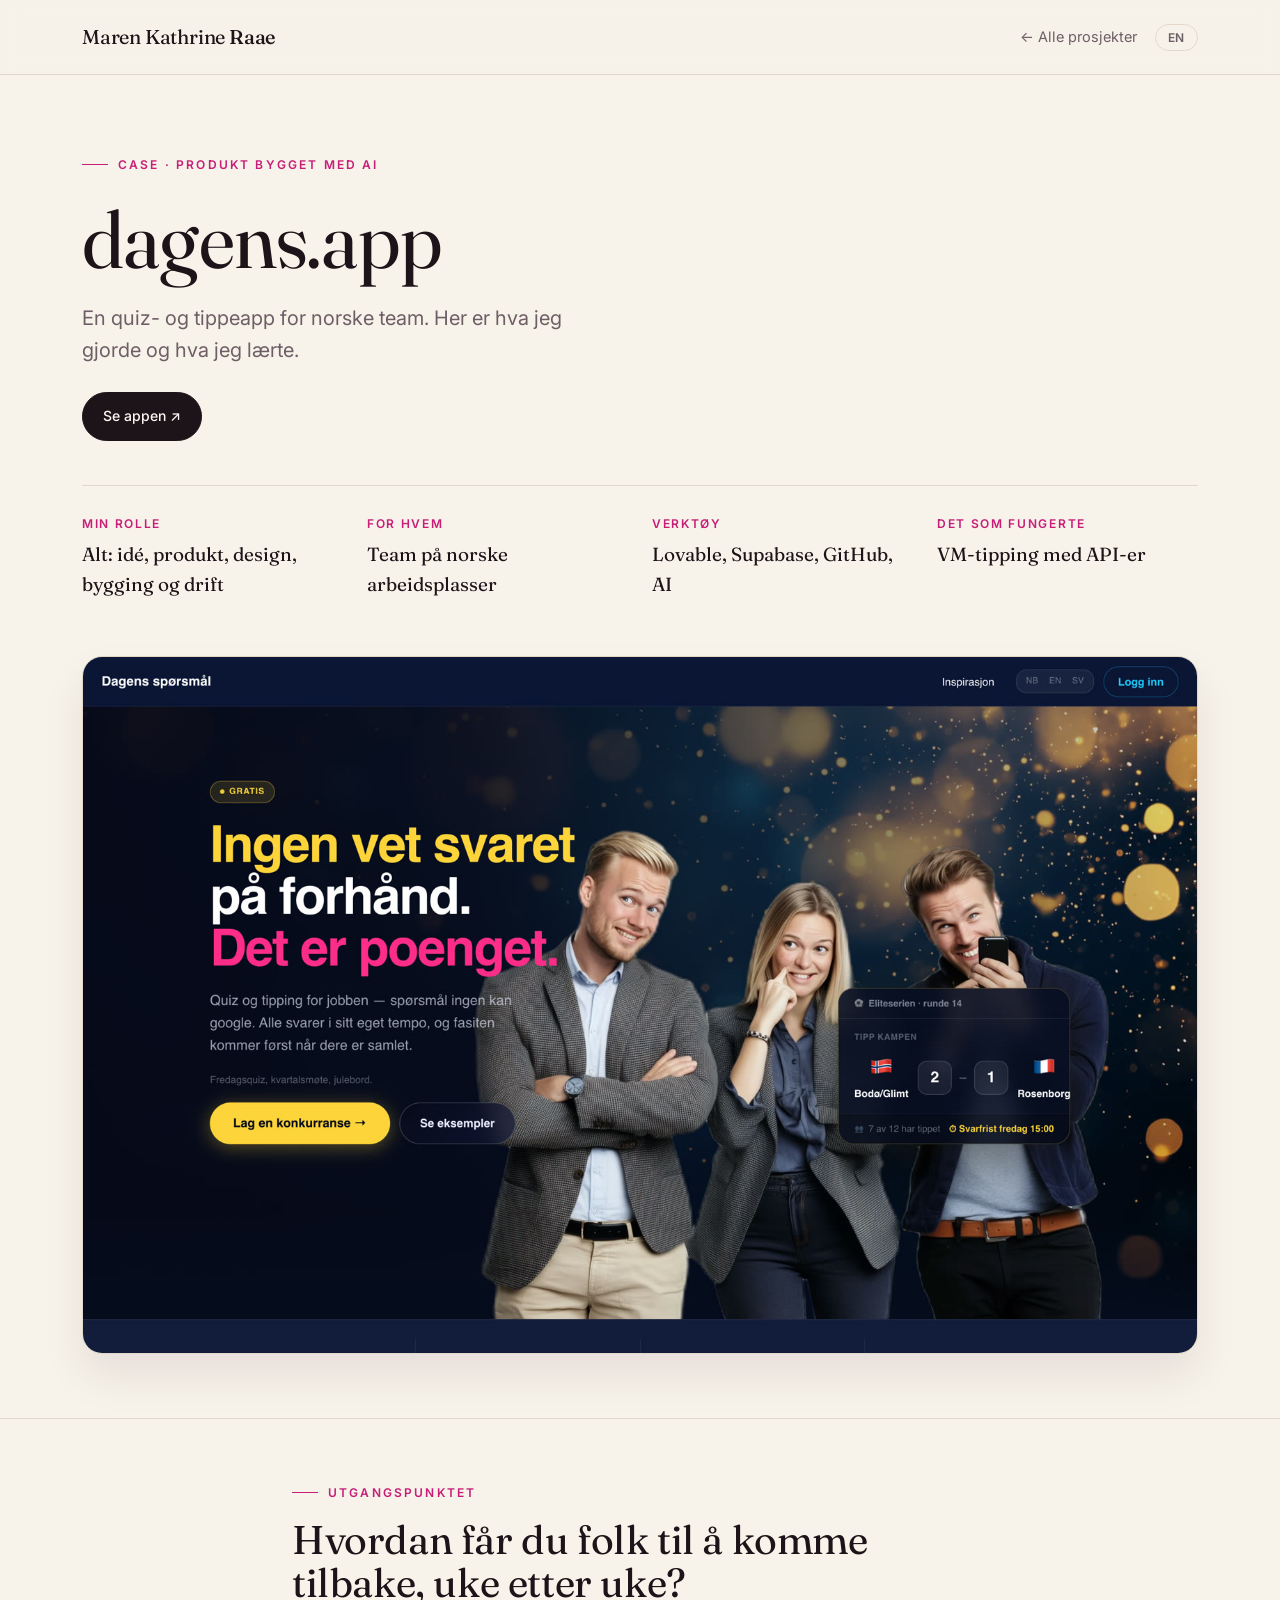
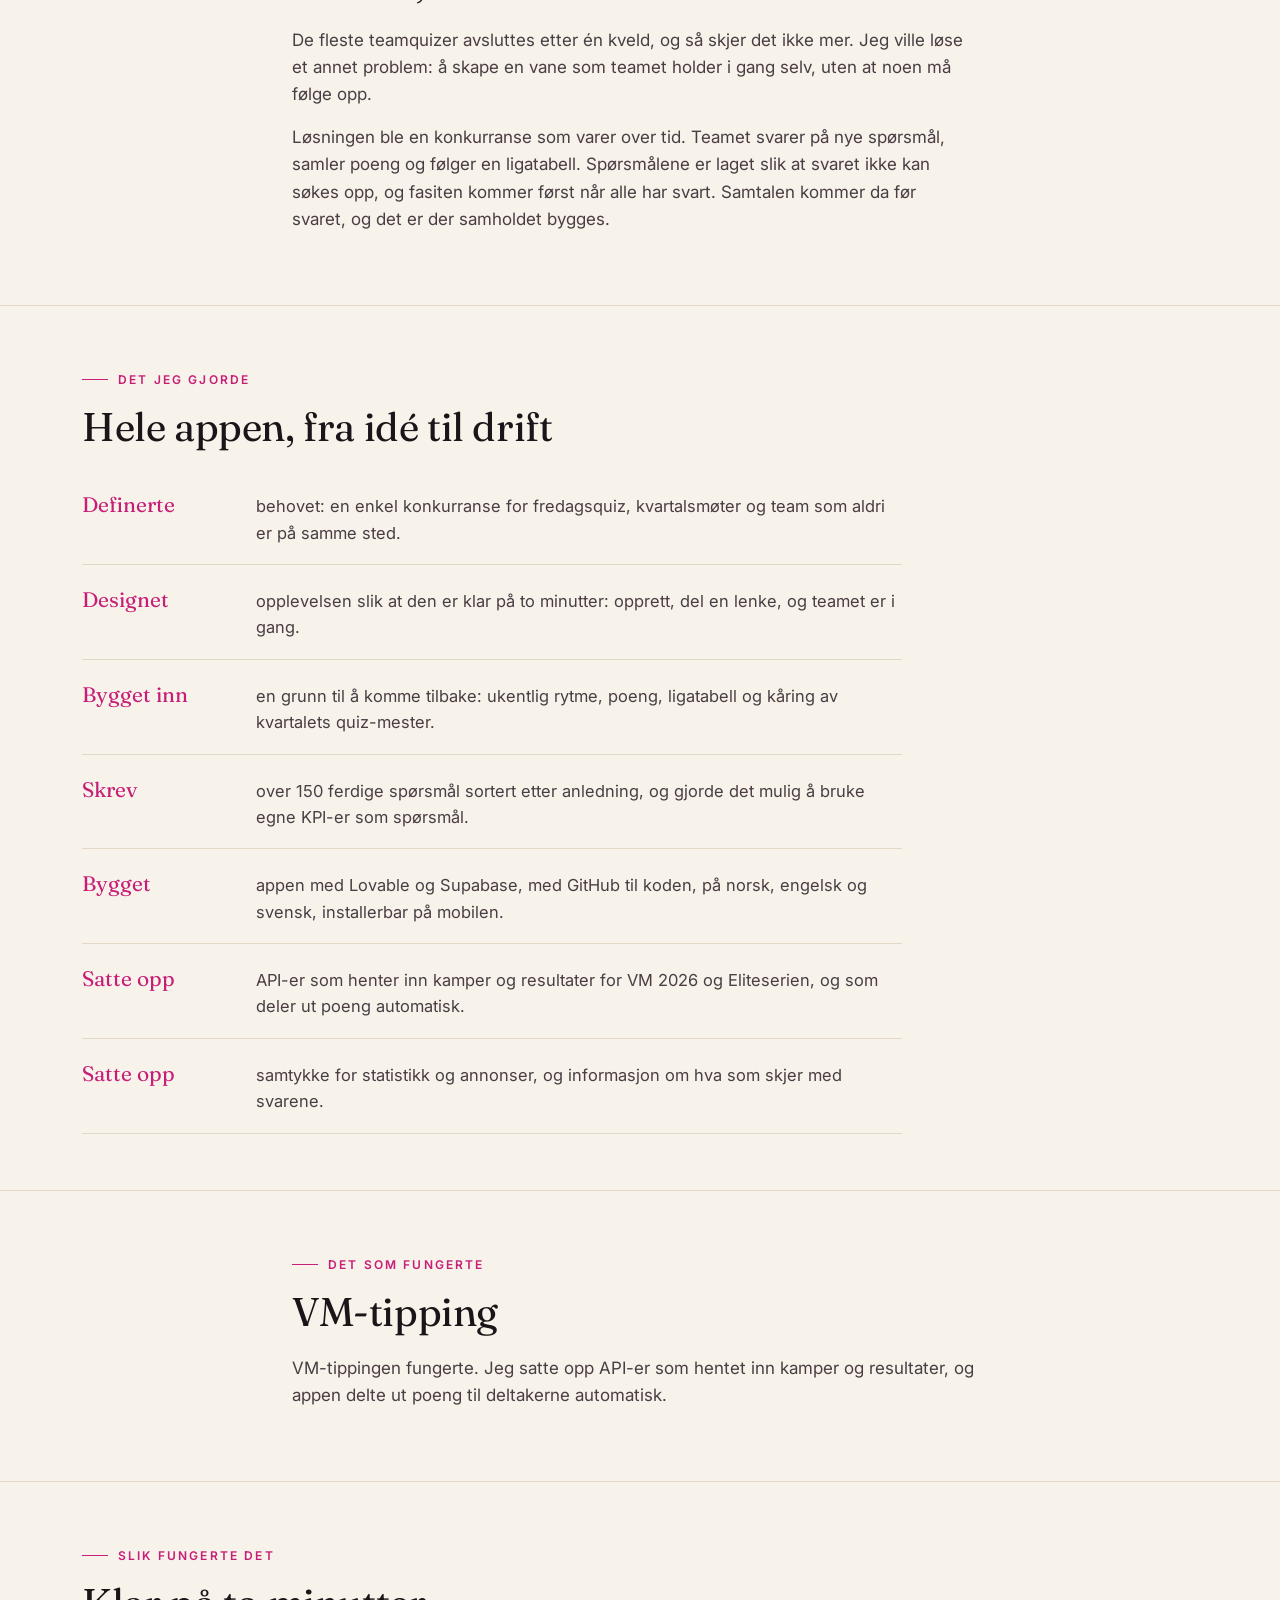
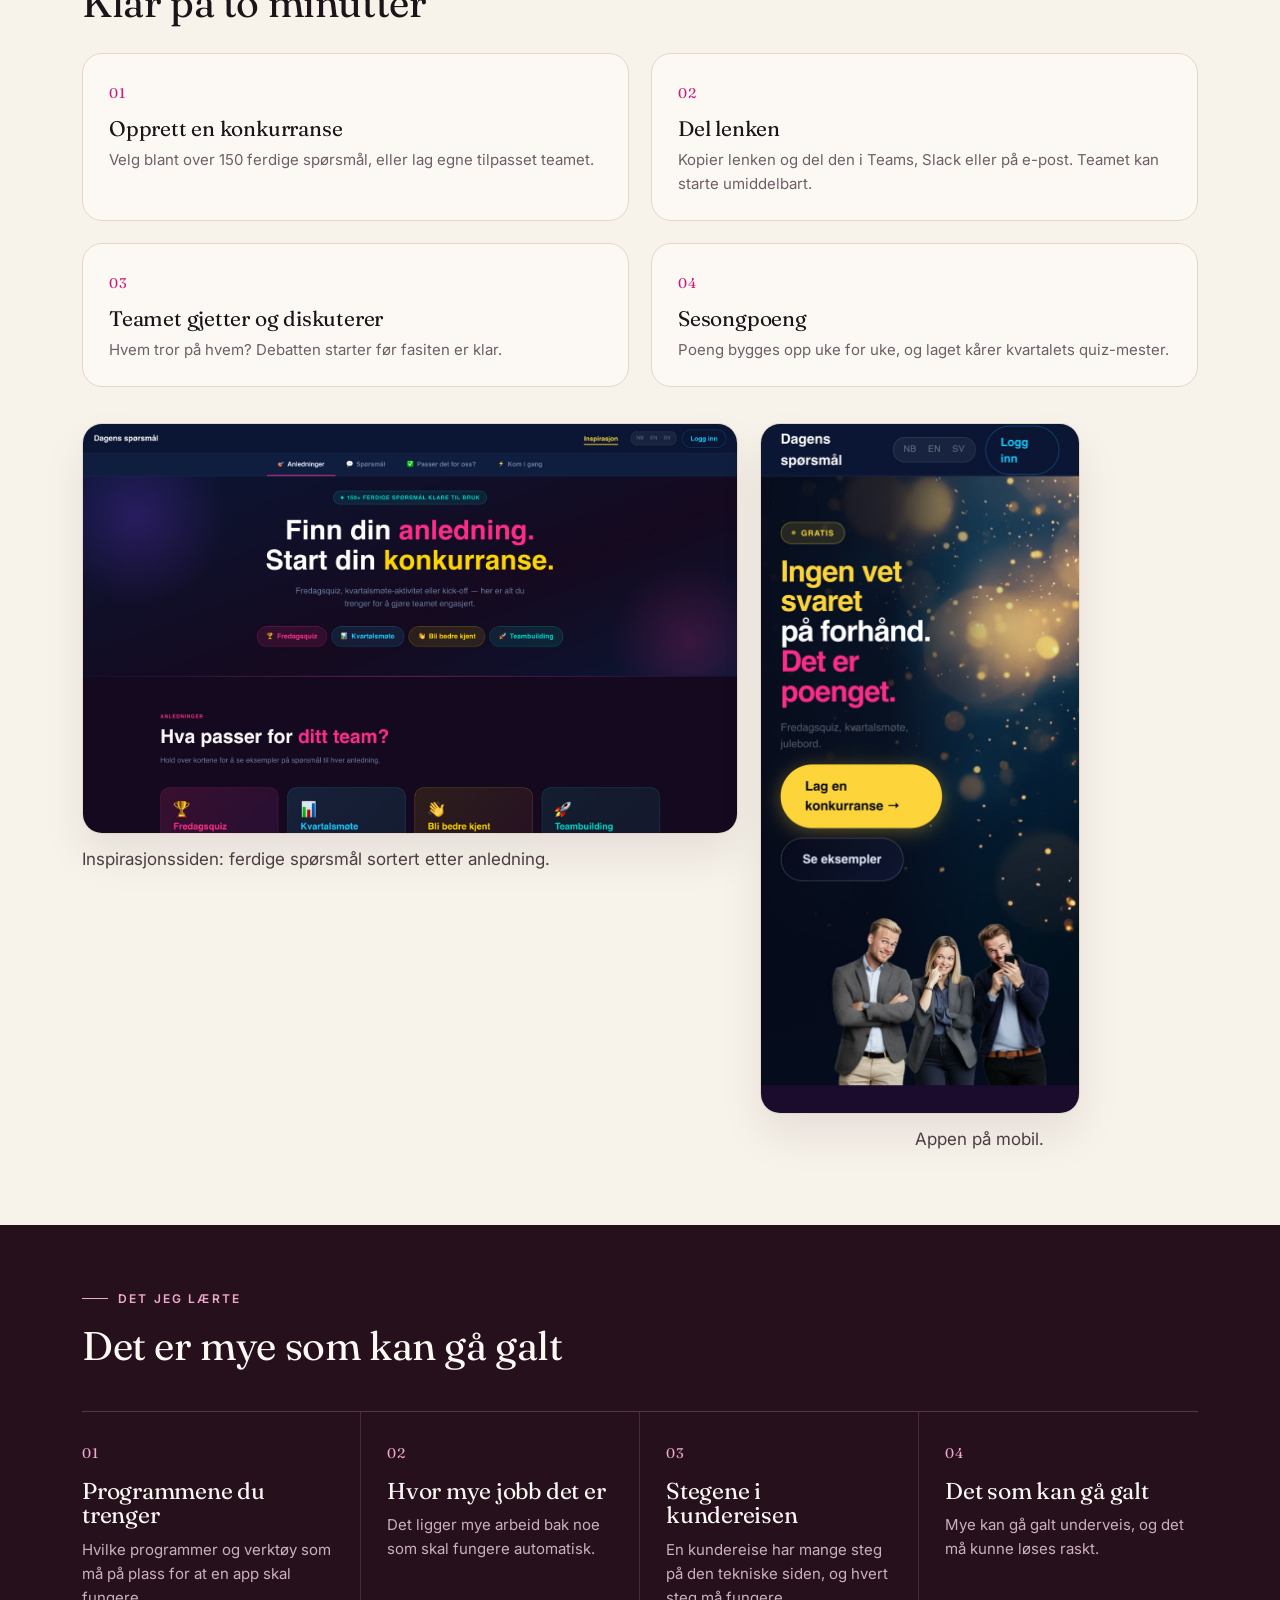
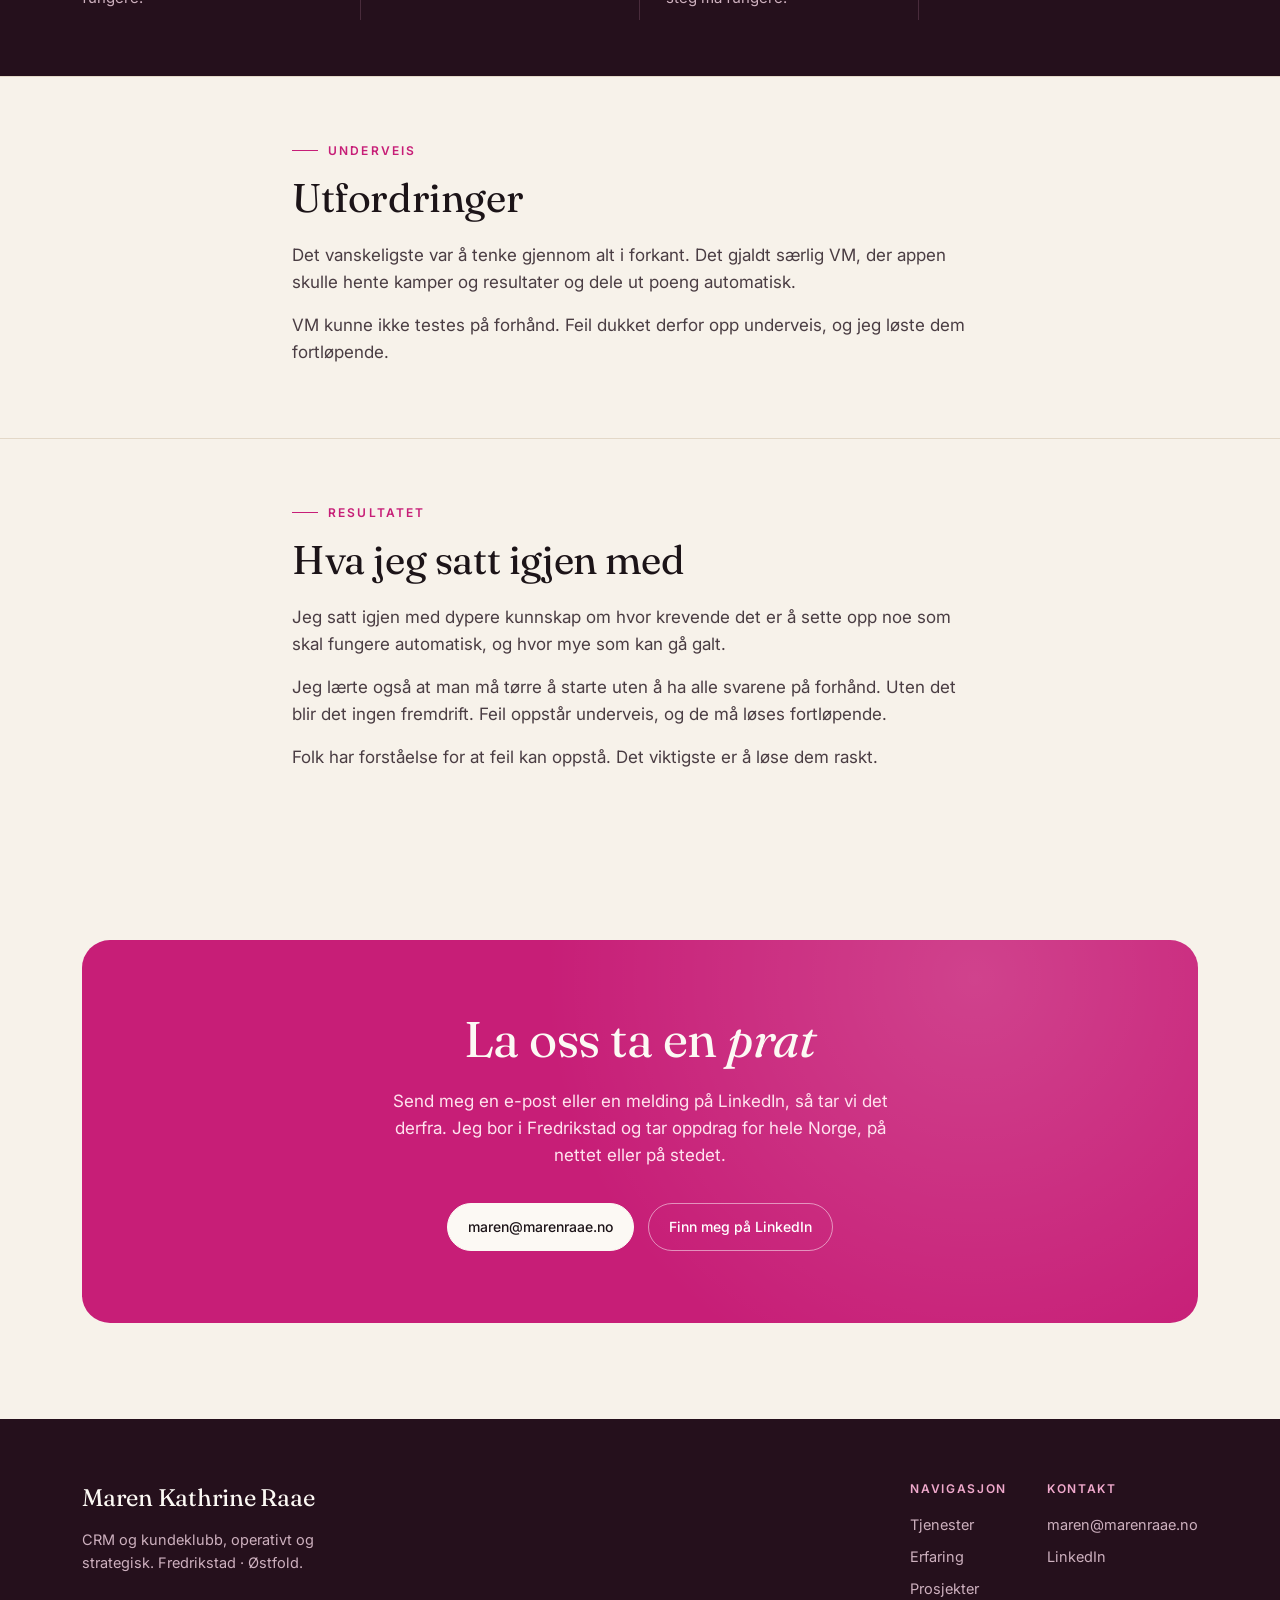
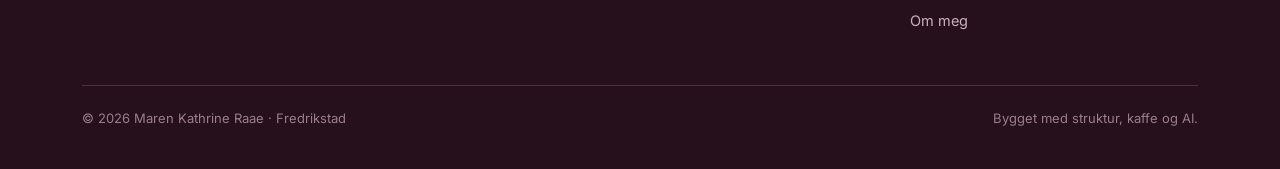
==== dagens/index.html @ 11d4c9a7 "Legg til case-sider for dagens.app og Ille Chill - To nye casesider med skjermbilder, tekster på nor" ====
<!DOCTYPE html>
<html lang="no">
<head>
<meta charset="UTF-8" />
<meta name="viewport" content="width=device-width, initial-scale=1.0" />
<title>dagens.app, quiz- og tippeapp for team | Maren Kathrine Raae</title>
<meta name="description" content="dagens.app er en quiz- og tippeapp for norske team, med API-er som henter inn kamper og resultater. Se hva jeg gjorde og hva jeg lærte." />
<link rel="icon" type="image/svg+xml" href="../favicon.svg" />
<link rel="alternate icon" href="../favicon-32x32.png" />
<link rel="preconnect" href="https://fonts.googleapis.com" />
<link rel="preconnect" href="https://fonts.gstatic.com" crossorigin />
<link href="https://fonts.googleapis.com/css2?family=Fraunces:ital,opsz,wght@0,9..144,300..600;1,9..144,300..600&family=Inter:wght@400;500;600&display=swap" rel="stylesheet" />
<link rel="stylesheet" href="../case.css?v=3" />
</head>
<body>

<header class="nav">
  <div class="wrap nav-inner">
    <a href="../index.html" class="brand">Maren Kathrine <b>Raae</b></a>
    <div class="nav-cta">
      <a href="../index.html#prosjekter" class="back" data-i="back">← Alle prosjekter</a>
      <button class="lang" id="lang">EN</button>
    </div>
  </div>
</header>

<main>

  <section class="case-hero">
    <div class="wrap">
      <span class="eyebrow" data-i="eye">Case · Produkt bygget med AI</span>
      <h1>dagens.app</h1>
      <p class="lead" data-i="lead">En quiz- og tippeapp for norske team. Her er hva jeg gjorde og hva jeg lærte.</p>
      <p style="margin-top:26px"><a href="https://dagens.app" target="_blank" rel="noopener" class="btn" data-i="app-lnk">Se appen ↗</a></p>

      <div class="facts">
        <div class="fact"><div class="k" data-i="f1k">Min rolle</div><div class="v" data-i="f1v">Alt: idé, produkt, design, bygging og drift</div></div>
        <div class="fact"><div class="k" data-i="f2k">For hvem</div><div class="v" data-i="f2v">Team på norske arbeidsplasser</div></div>
        <div class="fact"><div class="k" data-i="f3k">Verktøy</div><div class="v">Lovable, Supabase, GitHub, AI</div></div>
        <div class="fact"><div class="k" data-i="f4k">Det som fungerte</div><div class="v" data-i="f4v">VM-tipping med API-er</div></div>
      </div>
    </div>
  </section>

  <section class="shot-wrap">
    <div class="wrap">
      <div class="shot"><img src="forside.jpg" alt="Forsiden på dagens.app: Ingen vet svaret på forhånd. Det er poenget." width="1600" height="1000" /></div>
    </div>
  </section>

  <section class="block">
    <div class="wrap narrow">
      <span class="eyebrow" data-i="a-eye">Utgangspunktet</span>
      <h2 data-i="a-h">Hvordan får du folk til å komme tilbake, uke etter uke?</h2>
      <p data-i="a-p1">De fleste teamquizer avsluttes etter én kveld, og så skjer det ikke mer. Jeg ville løse et annet problem: å skape en vane som teamet holder i gang selv, uten at noen må følge opp.</p>
      <p data-i="a-p2">Løsningen ble en konkurranse som varer over tid. Teamet svarer på nye spørsmål, samler poeng og følger en ligatabell. Spørsmålene er laget slik at svaret ikke kan søkes opp, og fasiten kommer først når alle har svart. Samtalen kommer da før svaret, og det er der samholdet bygges.</p>
    </div>
  </section>

  <section class="block">
    <div class="wrap">
      <span class="eyebrow" data-i="b-eye">Det jeg gjorde</span>
      <h2 data-i="b-h">Hele appen, fra idé til drift</h2>
      <ul class="did">
        <li><span class="v" data-i="d1v">Definerte</span><span class="t" data-i="d1t">behovet: en enkel konkurranse for fredagsquiz, kvartalsmøter og team som aldri er på samme sted.</span></li>
        <li><span class="v" data-i="d2v">Designet</span><span class="t" data-i="d2t">opplevelsen slik at den er klar på to minutter: opprett, del en lenke, og teamet er i gang.</span></li>
        <li><span class="v" data-i="d3v">Bygget inn</span><span class="t" data-i="d3t">en grunn til å komme tilbake: ukentlig rytme, poeng, ligatabell og kåring av kvartalets quiz-mester.</span></li>
        <li><span class="v" data-i="d4v">Skrev</span><span class="t" data-i="d4t">over 150 ferdige spørsmål sortert etter anledning, og gjorde det mulig å bruke egne KPI-er som spørsmål.</span></li>
        <li><span class="v" data-i="d5v">Bygget</span><span class="t" data-i="d5t">appen med Lovable og Supabase, med GitHub til koden, på norsk, engelsk og svensk, installerbar på mobilen.</span></li>
        <li><span class="v" data-i="d6v">Satte opp</span><span class="t" data-i="d6t">API-er som henter inn kamper og resultater for VM 2026 og Eliteserien, og som deler ut poeng automatisk.</span></li>
        <li><span class="v" data-i="d7v">Satte opp</span><span class="t" data-i="d7t">samtykke for statistikk og annonser, og informasjon om hva som skjer med svarene.</span></li>
      </ul>
    </div>
  </section>

  <section class="block">
    <div class="wrap narrow">
      <span class="eyebrow" data-i="m-eye">Det som fungerte</span>
      <h2 data-i="m-h">VM-tipping</h2>
      <p data-i="m-p1">VM-tippingen fungerte. Jeg satte opp API-er som hentet inn kamper og resultater, og appen delte ut poeng til deltakerne automatisk.</p>
    </div>
  </section>

  <section class="block">
    <div class="wrap">
      <span class="eyebrow" data-i="c-eye">Slik fungerte det</span>
      <h2 data-i="c-h">Klar på to minutter</h2>
      <ol class="steps">
        <li><h3 data-i="s1h">Opprett en konkurranse</h3><p data-i="s1p">Velg blant over 150 ferdige spørsmål, eller lag egne tilpasset teamet.</p></li>
        <li><h3 data-i="s2h">Del lenken</h3><p data-i="s2p">Kopier lenken og del den i Teams, Slack eller på e-post. Teamet kan starte umiddelbart.</p></li>
        <li><h3 data-i="s3h">Teamet gjetter og diskuterer</h3><p data-i="s3p">Hvem tror på hvem? Debatten starter før fasiten er klar.</p></li>
        <li><h3 data-i="s4h">Sesongpoeng</h3><p data-i="s4p">Poeng bygges opp uke for uke, og laget kårer kvartalets quiz-mester.</p></li>
      </ol>
      <div class="shots-2" style="margin-top:36px">
        <div>
          <div class="shot"><img src="inspirasjon.jpg" alt="Inspirasjonssiden med over 150 ferdige spørsmål sortert etter anledning" width="1600" height="1000" loading="lazy" /></div>
          <p class="caption" data-i="cap2">Inspirasjonssiden: ferdige spørsmål sortert etter anledning.</p>
        </div>
        <div>
          <div class="shot phone"><img src="mobil.jpg" alt="dagens.app på mobil" width="640" height="1385" loading="lazy" /></div>
          <p class="caption" style="text-align:center" data-i="cap3">Appen på mobil.</p>
        </div>
      </div>
    </div>
  </section>

  <section class="block dark">
    <div class="wrap">
      <span class="eyebrow" data-i="v-eye">Det jeg lærte</span>
      <h2 data-i="v-h">Det er mye som kan gå galt</h2>
      <div class="points four">
        <div class="point"><div class="n">01</div><h3 data-i="v1h">Programmene du trenger</h3><p data-i="v1p">Hvilke programmer og verktøy som må på plass for at en app skal fungere.</p></div>
        <div class="point"><div class="n">02</div><h3 data-i="v2h">Hvor mye jobb det er</h3><p data-i="v2p">Det ligger mye arbeid bak noe som skal fungere automatisk.</p></div>
        <div class="point"><div class="n">03</div><h3 data-i="v3h">Stegene i kundereisen</h3><p data-i="v3p">En kundereise har mange steg på den tekniske siden, og hvert steg må fungere.</p></div>
        <div class="point"><div class="n">04</div><h3 data-i="v4h">Det som kan gå galt</h3><p data-i="v4p">Mye kan gå galt underveis, og det må kunne løses raskt.</p></div>
      </div>
    </div>
  </section>

  <section class="block">
    <div class="wrap narrow">
      <span class="eyebrow" data-i="w-eye">Underveis</span>
      <h2 data-i="w-h">Utfordringer</h2>
      <p data-i="w-p1">Det vanskeligste var å tenke gjennom alt i forkant. Det gjaldt særlig VM, der appen skulle hente kamper og resultater og dele ut poeng automatisk.</p>
      <p data-i="w-p2">VM kunne ikke testes på forhånd. Feil dukket derfor opp underveis, og jeg løste dem fortløpende.</p>
    </div>
  </section>

  <section class="block">
    <div class="wrap narrow">
      <span class="eyebrow" data-i="r-eye">Resultatet</span>
      <h2 data-i="r-h">Hva jeg satt igjen med</h2>
      <p data-i="r-p1">Jeg satt igjen med dypere kunnskap om hvor krevende det er å sette opp noe som skal fungere automatisk, og hvor mye som kan gå galt.</p>
      <p data-i="r-p2">Jeg lærte også at man må tørre å starte uten å ha alle svarene på forhånd. Uten det blir det ingen fremdrift. Feil oppstår underveis, og de må løses fortløpende.</p>
      <p data-i="r-p3">Folk har forståelse for at feil kan oppstå. Det viktigste er å løse dem raskt.</p>
    </div>
  </section>

  <section class="closing">
    <div class="wrap">
      <div class="closing-card">
        <h2 data-html data-i="close-h2">La oss ta en <span style="font-style:italic">prat</span></h2>
        <p data-i="close-p">Send meg en e-post eller en melding på LinkedIn, så tar vi det derfra. Jeg bor i Fredrikstad og tar oppdrag for hele Norge, på nettet eller på stedet.</p>
        <div class="hero-cta">
          <a href="mailto:maren@marenraae.no" class="btn light" data-i="close-cta1">maren@marenraae.no</a>
          <a href="https://www.linkedin.com/in/maren-kathrine-raae/" target="_blank" rel="noopener" class="btn ghost" style="color:#fff;border-color:rgba(255,255,255,.5)" data-i="close-cta2">Finn meg på LinkedIn</a>
        </div>
      </div>
    </div>
  </section>

</main>

<footer class="site">
  <div class="wrap">
    <div class="foot-grid">
      <div>
        <div class="brand">Maren Kathrine Raae</div>
        <p style="max-width:34ch;font-size:14.5px" data-i="foot-tag">CRM og kundeklubb, operativt og strategisk. Fredrikstad · Østfold.</p>
      </div>
      <div class="foot-links">
        <div class="foot-col">
          <h4 data-i="foot-nav">Navigasjon</h4>
          <a href="../index.html#tjenester" data-i="nav1">Tjenester</a>
          <a href="../index.html#erfaring" data-i="navE">Erfaring</a>
          <a href="../index.html#prosjekter" data-i="nav4">Prosjekter</a>
          <a href="../index.html#om" data-i="nav2">Om meg</a>
        </div>
        <div class="foot-col">
          <h4 data-i="foot-connect">Kontakt</h4>
          <a href="mailto:maren@marenraae.no">maren@marenraae.no</a>
          <a href="https://www.linkedin.com/in/maren-kathrine-raae/" target="_blank" rel="noopener">LinkedIn</a>
        </div>
      </div>
    </div>
    <div class="foot-bottom">
      <span>© 2026 Maren Kathrine Raae · Fredrikstad</span>
      <span data-i="foot-made">Bygget med struktur, kaffe og AI.</span>
    </div>
  </div>
</footer>

<script>
  const EN = {
    back:'← All projects',
    nav1:'Services', navE:'Experience', nav4:'Projects', nav2:'About',
    'foot-tag':'CRM and loyalty clubs, operational and strategic. Fredrikstad · Norway.',
    'foot-nav':'Navigation', 'foot-connect':'Contact', 'foot-made':'Built with structure, coffee and AI.',
    'close-h2':'Let’s have a <span style="font-style:italic">chat</span>',
    'close-p':'Send me an email or a message on LinkedIn, and we’ll take it from there. I live in Fredrikstad and take assignments all over Norway, online or on site.',
    'close-cta1':'maren@marenraae.no', 'close-cta2':'Find me on LinkedIn',
    eye:'Case · Product built with AI',
    lead:'A quiz and prediction app for Norwegian teams. Here is what I did and what I learned.',
    'app-lnk':'See the app ↗',
    f1k:'My role', f1v:'Everything: idea, product, design, build and operations',
    f2k:'For whom', f2v:'Teams at Norwegian workplaces',
    f3k:'Tools', f4k:'What worked', f4v:'World Cup predictions with APIs',
    'a-eye':'The starting point', 'a-h':'How do you get people to come back, week after week?',
    'a-p1':'Most team quizzes end after a single evening, and then nothing more happens. I wanted to solve a different problem: creating a habit the team keeps going itself, without anyone having to follow up.',
    'a-p2':'The solution was a competition that lasts over time. The team answers new questions, collects points and follows a league table. The questions are designed so that the answer cannot be looked up, and the answer key comes only once everyone has answered. The conversation therefore comes before the answer, and that is where team spirit is built.',
    'b-eye':'What I did', 'b-h':'The whole app, from idea to operations',
    d1v:'Defined', d1t:'the need: a simple competition for Friday quizzes, quarterly meetings and teams that are never in the same place.',
    d2v:'Designed', d2t:'the experience to be ready in two minutes: create, share a link, and the team is playing.',
    d3v:'Built in', d3t:'a reason to come back: a weekly rhythm, points, a league table and a crowned quiz champion of the quarter.',
    d4v:'Wrote', d4t:'over 150 ready-made questions sorted by occasion, and made it possible to use your own KPIs as questions.',
    d5v:'Built', d5t:'the app with Lovable and Supabase, with GitHub for the code, in Norwegian, English and Swedish, installable on the phone.',
    d6v:'Set up', d6t:'APIs that fetch matches and results for the 2026 World Cup and Eliteserien, and hand out points automatically.',
    d7v:'Set up', d7t:'consent for statistics and ads, and information about what happens to the answers.',
    'm-eye':'What worked', 'm-h':'World Cup predictions',
    'm-p1':'The World Cup predictions worked. I set up APIs that fetched matches and results, and the app handed out points to the participants automatically.',
    'c-eye':'How it worked', 'c-h':'Ready in two minutes',
    s1h:'Create a competition', s1p:'Choose from over 150 ready-made questions, or write your own for your team.',
    s2h:'Share the link', s2p:'Copy the link and share it in Teams, Slack or by email. The team can start immediately.',
    s3h:'The team guesses and debates', s3p:'Who believes who? The debate starts before the answer is revealed.',
    s4h:'Season points', s4p:'Points build up week by week, and the team crowns the quarter’s quiz champion.',
    cap2:'The inspiration page: ready-made questions sorted by occasion.', cap3:'The app on mobile.',
    'v-eye':'What I learned', 'v-h':'A lot can go wrong',
    v1h:'The programs you need', v1p:'Which programs and tools have to be in place for an app to work.',
    v2h:'How much work it is', v2p:'There is a lot of work behind something that is supposed to work automatically.',
    v3h:'The steps in the customer journey', v3p:'A customer journey has many steps on the technical side, and every step has to work.',
    v4h:'What can go wrong', v4p:'A lot can go wrong along the way, and it has to be fixed quickly.',
    'w-eye':'Along the way', 'w-h':'Challenges',
    'w-p1':'The hardest part was thinking everything through in advance. That was especially true of the World Cup, where the app had to fetch matches and results and hand out points automatically.',
    'w-p2':'The World Cup could not be tested beforehand. Errors therefore appeared along the way, and I fixed them as they came.',
    'r-eye':'The result', 'r-h':'What I was left with',
    'r-p1':'I was left with deeper knowledge of how demanding it is to set up something that is supposed to work automatically, and how much can go wrong.',
    'r-p2':'I also learned that you have to dare to start without having all the answers in advance. Without that, there is no progress. Errors occur along the way, and they have to be fixed as they appear.',
    'r-p3':'People understand that errors can occur. The most important thing is to fix them quickly.'
  };
  const NO = {};
  document.querySelectorAll('[data-i]').forEach(el=>{ NO[el.getAttribute('data-i')] = el.innerHTML; });
  let lang='no';
  const langBtn=document.getElementById('lang');
  langBtn.addEventListener('click',()=>{
    lang = lang==='no' ? 'en' : 'no';
    const dict = lang==='en' ? EN : NO;
    document.querySelectorAll('[data-i]').forEach(el=>{
      const k=el.getAttribute('data-i');
      if(dict[k]!==undefined) el.innerHTML=dict[k];
    });
    langBtn.textContent = lang==='en' ? 'NO' : 'EN';
    document.documentElement.lang = lang;
  });
</script>
</body>
</html>
---- case.css ----
:root{
  --ivory:#F7F2EA;
  --ivory-2:#EFE6D9;
  --paper:#FCF9F4;
  --ink:#1C1418;
  --wine:#25101C;
  --magenta:#C71E77;
  --magenta-deep:#9E1360;
  --blush:#F0DBE6;
  --muted:#6E5E66;
  --line:#E3D8C8;
  --serif:'Fraunces',Georgia,serif;
  --sans:'Inter',system-ui,sans-serif;
}
*{box-sizing:border-box;margin:0;padding:0}
html{scroll-behavior:smooth}
body{font-family:var(--sans);background:var(--ivory);color:var(--ink);line-height:1.6;-webkit-font-smoothing:antialiased;overflow-x:hidden}
.wrap{max-width:1180px;margin:0 auto;padding:0 32px}
.narrow{max-width:760px}
a{color:inherit;text-decoration:none}
h1,h2,h3{font-family:var(--serif);font-weight:400;line-height:1.08;letter-spacing:-.01em}
.accent{color:var(--magenta);font-style:italic}

.eyebrow{font-size:12px;font-weight:600;letter-spacing:.18em;text-transform:uppercase;color:var(--magenta);display:inline-flex;align-items:center;gap:10px}
.eyebrow::before{content:"";width:26px;height:1px;background:var(--magenta);display:inline-block}

header.nav{position:sticky;top:0;z-index:50;background:rgba(247,242,234,.82);backdrop-filter:blur(10px);border-bottom:1px solid var(--line)}
.nav-inner{display:flex;align-items:center;justify-content:space-between;height:74px}
.brand{font-family:var(--serif);font-size:20px;letter-spacing:-.01em}
.brand b{font-weight:500}
.nav-cta{display:flex;align-items:center;gap:18px}
.back{font-size:14.5px;color:var(--muted);transition:color .2s}
.back:hover{color:var(--ink)}
.lang{border:1px solid var(--line);border-radius:999px;padding:5px 12px;font-size:12px;font-weight:600;letter-spacing:.06em;color:var(--muted);cursor:pointer;background:transparent;transition:.2s;font-family:var(--sans)}
.lang:hover{border-color:var(--magenta);color:var(--magenta)}
.btn{display:inline-flex;align-items:center;gap:8px;background:var(--ink);color:var(--paper);padding:12px 20px;border-radius:999px;font-size:14px;font-weight:500;transition:.25s;border:1px solid var(--ink)}
.btn:hover{background:var(--magenta);border-color:var(--magenta)}
.btn.light{background:var(--paper);color:var(--ink);border-color:var(--paper)}
.btn.light:hover{background:var(--magenta);color:var(--paper);border-color:var(--magenta)}

/* Hero */
.case-hero{padding:72px 0 40px}
.case-hero h1{font-size:clamp(44px,6.4vw,80px);margin:22px 0 20px}
.case-hero .lead{font-size:20px;color:var(--muted);max-width:40ch}
.badge{display:inline-block;font-size:11.5px;font-weight:600;letter-spacing:.1em;text-transform:uppercase;color:var(--magenta-deep);background:var(--blush);padding:6px 12px;border-radius:999px;margin-left:12px;vertical-align:middle}

.facts{display:grid;grid-template-columns:repeat(4,1fr);gap:24px;border-top:1px solid var(--line);margin-top:44px;padding-top:28px}
.fact .k{font-size:12px;font-weight:600;letter-spacing:.14em;text-transform:uppercase;color:var(--magenta)}
.fact .v{font-family:var(--serif);font-size:19px;margin-top:6px}

/* Bilder */
.shot{border:1px solid var(--line);border-radius:20px;overflow:hidden;background:var(--paper);box-shadow:0 22px 44px rgba(37,16,28,.08)}
.shot img{width:100%;height:auto;display:block}
.shot-wrap{padding:16px 0 64px}
/* Karusell, som i Elementor: piler på sidene og prikker under */
.car-stage{position:relative;margin-top:8px}
.car-track{display:flex;gap:20px;overflow-x:auto;scroll-snap-type:x mandatory;scroll-behavior:smooth;scrollbar-width:none;-webkit-overflow-scrolling:touch;border-radius:16px}
.car-track::-webkit-scrollbar{display:none}
.car-track:focus-visible{outline:2px solid var(--magenta);outline-offset:4px}
.car-slide{flex:0 0 calc((100% - 40px) / 3);scroll-snap-align:start;aspect-ratio:4/5;border-radius:16px;overflow:hidden;border:1px solid var(--line);background:var(--ivory-2)}
.car-slide img{width:100%;height:100%;object-fit:cover;display:block}
.car-btn{position:absolute;top:50%;transform:translateY(-50%);width:46px;height:46px;border-radius:50%;border:1px solid var(--line);background:var(--paper);color:var(--ink);font-size:22px;line-height:1;cursor:pointer;display:flex;align-items:center;justify-content:center;box-shadow:0 10px 24px rgba(37,16,28,.16);transition:.2s;z-index:2}
.car-btn:hover:not(:disabled){background:var(--magenta);border-color:var(--magenta);color:var(--paper)}
.car-btn:disabled{opacity:.35;cursor:default}
.car-btn.prev{left:-20px}
.car-btn.next{right:-20px}
.car-dots{display:flex;justify-content:center;gap:10px;margin-top:22px}
.car-dot{width:9px;height:9px;border-radius:50%;border:none;padding:0;background:#d9ccbd;cursor:pointer;transition:.2s}
.car-dot[aria-current="true"]{background:var(--magenta);transform:scale(1.25)}
@media (prefers-reduced-motion:reduce){.car-track{scroll-behavior:auto}}
.caption{font-size:13.5px;color:var(--muted);margin-top:12px}
.shots-2{display:grid;grid-template-columns:1.5fr 1fr;gap:22px;align-items:start}
.shots-2 .phone{max-width:320px;justify-self:center}

/* Innhold */
.block{padding:56px 0;border-top:1px solid var(--line)}
.block h2{font-size:clamp(28px,3.6vw,40px);margin:16px 0 22px}
.block p{font-size:17px;color:#4a3d43;margin-bottom:16px;max-width:62ch}
.steps{list-style:none;counter-reset:s;display:grid;grid-template-columns:repeat(2,1fr);gap:22px;margin-top:28px}
.steps li{counter-increment:s;background:var(--paper);border:1px solid var(--line);border-radius:20px;padding:26px 26px 24px}
.steps li::before{content:"0" counter(s);font-family:var(--serif);font-size:14px;color:var(--magenta);letter-spacing:.1em}
.steps h3{font-size:21px;margin:12px 0 8px}
.steps p{font-size:15px;color:var(--muted);margin:0}
.list{list-style:none;margin-top:10px}
.list li{padding:14px 0 14px 28px;border-bottom:1px solid var(--line);font-size:16.5px;color:#4a3d43;position:relative;max-width:62ch}
.list li::before{content:"";position:absolute;left:0;top:25px;width:14px;height:1px;background:var(--magenta)}
.list li b{color:var(--ink);font-weight:600}

/* "Dette viser jeg" på mørk bakgrunn */
.block.dark{background:var(--wine);color:var(--paper);border-top:none}
.block.dark .eyebrow{color:#f0a9cc}
.block.dark .eyebrow::before{background:#f0a9cc}
.block.dark h2{color:var(--paper)}
.block.dark .intro-p{color:#d9bccb;font-size:17px;max-width:56ch;margin-bottom:0}
.points{display:grid;grid-template-columns:repeat(3,1fr);gap:0;margin-top:44px;border-top:1px solid rgba(240,169,204,.25)}
.points.four{grid-template-columns:repeat(4,1fr)}
.point{padding:30px 26px 10px 0;border-right:1px solid rgba(240,169,204,.18)}
.point+.point{padding-left:26px}
.point:last-child{border-right:none;padding-right:0}
.point .n{font-family:var(--serif);font-size:14px;color:#f0a9cc;letter-spacing:.1em}
.point h3{color:var(--paper);font-size:23px;margin:14px 0 10px}
.point p{color:#cdb0be;font-size:15px;margin:0}
.did{list-style:none;margin-top:6px}
.did li{display:grid;grid-template-columns:150px 1fr;gap:24px;padding:18px 0;border-bottom:1px solid var(--line);align-items:baseline;max-width:820px}
.did .v{font-family:var(--serif);font-size:21px;color:var(--magenta)}
.did .t{font-size:16.5px;color:#4a3d43}

/* Utkast-felt som Maren må fylle inn */
.todo{border:2px dashed var(--magenta);border-radius:16px;background:#fff6fa;padding:20px 24px;margin:8px 0 8px;max-width:62ch}
.todo strong{display:block;font-size:12px;letter-spacing:.14em;text-transform:uppercase;color:var(--magenta-deep);margin-bottom:8px}
.todo ul{margin:6px 0 0 18px;font-size:15px;color:#4a3d43}
.todo p{font-size:15px;margin-bottom:6px}

.hero-cta{display:flex;gap:14px;flex-wrap:wrap}
.btn.ghost{background:transparent;color:var(--ink)}
.btn.ghost:hover{background:var(--ink);color:var(--paper)}
.closing{padding:96px 0}
.closing-card{background:var(--magenta);color:var(--paper);border-radius:28px;padding:72px 56px;text-align:center;position:relative;overflow:hidden}
.closing-card::before{content:"";position:absolute;inset:0;background:radial-gradient(circle at 80% 10%,rgba(255,255,255,.16),transparent 45%)}
.closing-card h2{font-size:clamp(30px,4.4vw,50px);color:var(--paper);position:relative;max-width:20ch;margin:0 auto}
.closing-card p{color:#ffe3ef;font-size:17px;margin:22px auto 34px;max-width:46ch;position:relative}
.closing-card .btn,.closing-card .hero-cta{position:relative}
.closing-card .hero-cta{justify-content:center}

/* Bunntekst, lik forsiden */
footer.site{background:var(--wine);color:#cdb0be;padding:60px 0 40px}
.foot-grid{display:flex;justify-content:space-between;gap:40px;flex-wrap:wrap;align-items:flex-start}
footer.site .brand{color:var(--paper);font-size:24px;margin-bottom:10px}
footer.site a{color:#cdb0be;transition:.2s}
footer.site a:hover{color:var(--paper)}
.foot-links{display:flex;gap:40px;flex-wrap:wrap}
.foot-col h4{font-family:var(--sans);font-size:12px;letter-spacing:.14em;text-transform:uppercase;color:#f0a9cc;margin-bottom:14px;font-weight:600}
.foot-col a{display:block;font-size:14.5px;margin-bottom:9px}
.foot-bottom{border-top:1px solid rgba(240,169,204,.2);margin-top:44px;padding-top:22px;font-size:13px;color:#9c7d8b;display:flex;justify-content:space-between;flex-wrap:wrap;gap:10px}

@media(max-width:900px){
  .facts{grid-template-columns:repeat(2,1fr)}
  .steps,.shots-2{grid-template-columns:1fr}
  .car-slide{flex-basis:calc((100% - 20px) / 2)}
  .car-btn.prev{left:8px}
  .car-btn.next{right:8px}
  .points,.points.four{grid-template-columns:1fr}
  .point,.point+.point{border-right:none;border-bottom:1px solid rgba(240,169,204,.18);padding:26px 0}
  .point:last-child{border-bottom:none}
  .did li{grid-template-columns:1fr;gap:4px}
}
@media(max-width:560px){
  .wrap{padding:0 20px}
  .nav-cta .back{display:none}
  .car-slide{flex-basis:84%}
  .closing-card{padding:52px 26px}
}
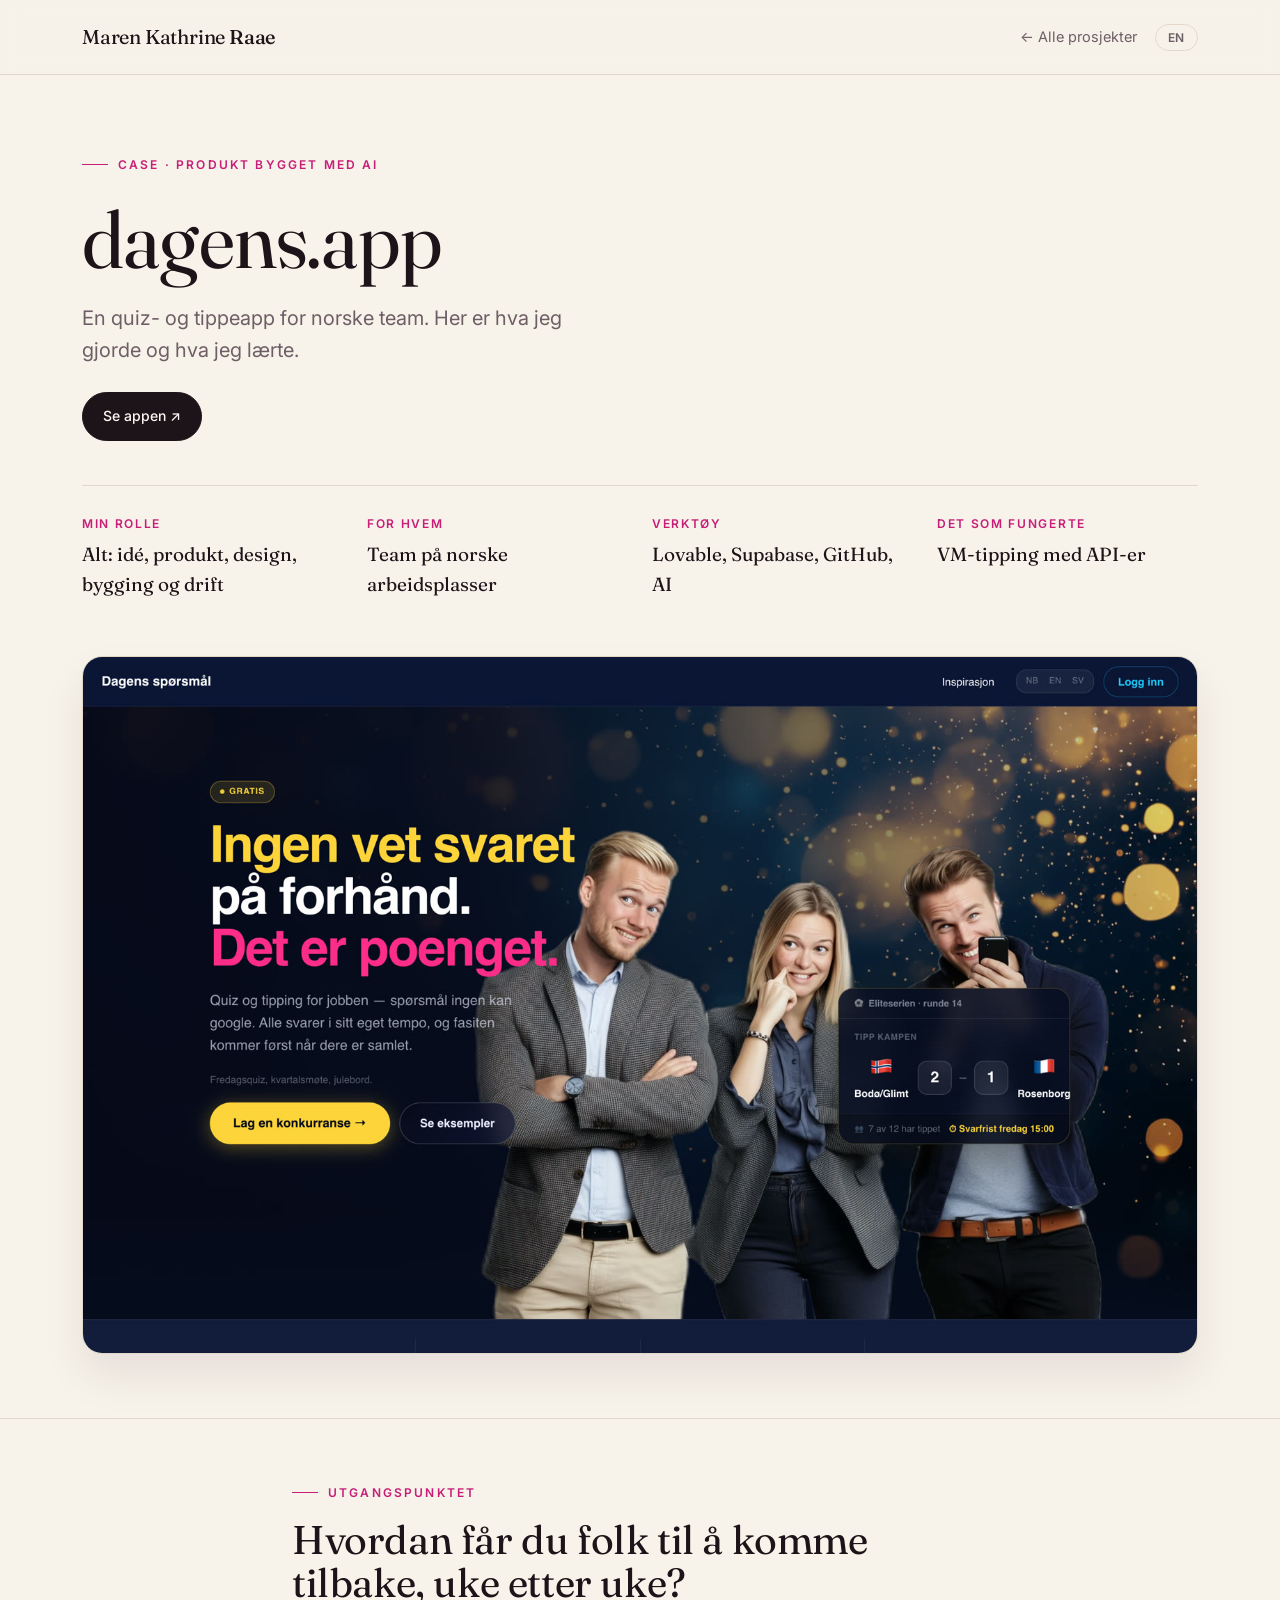
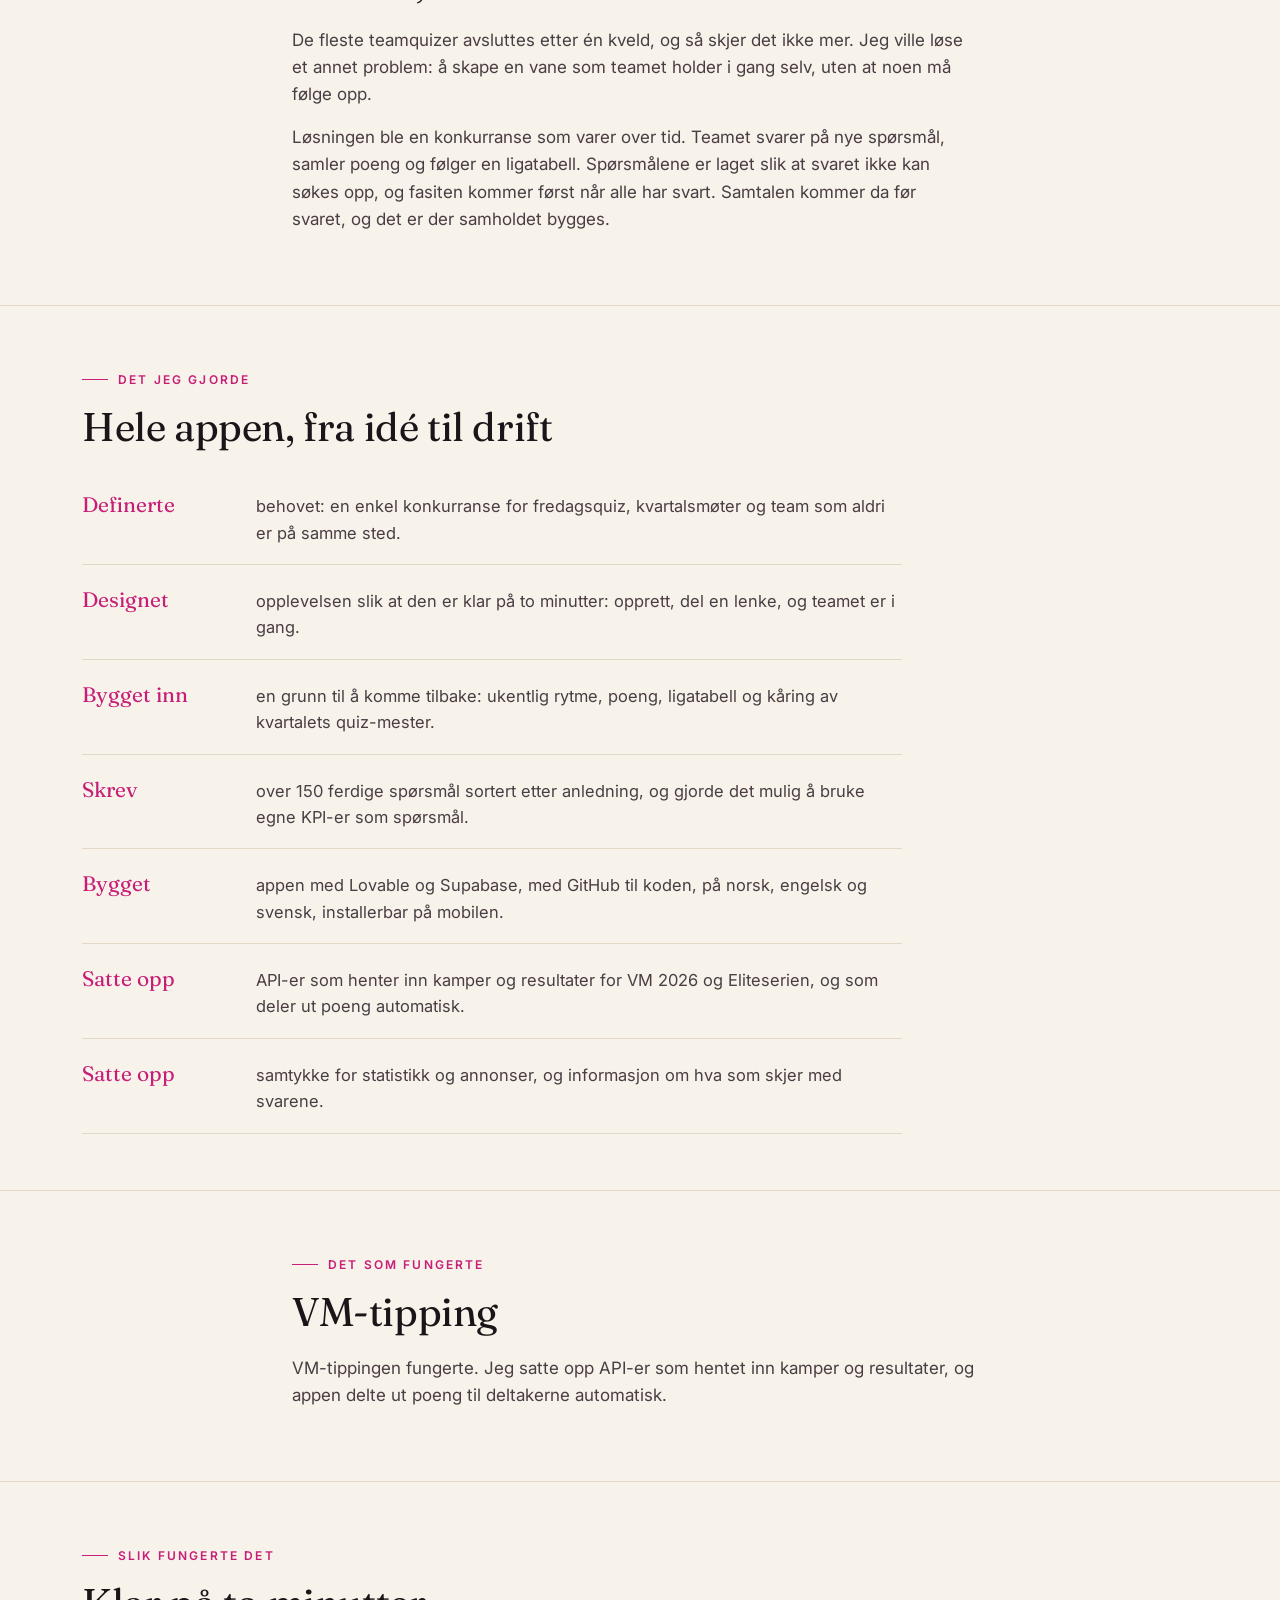
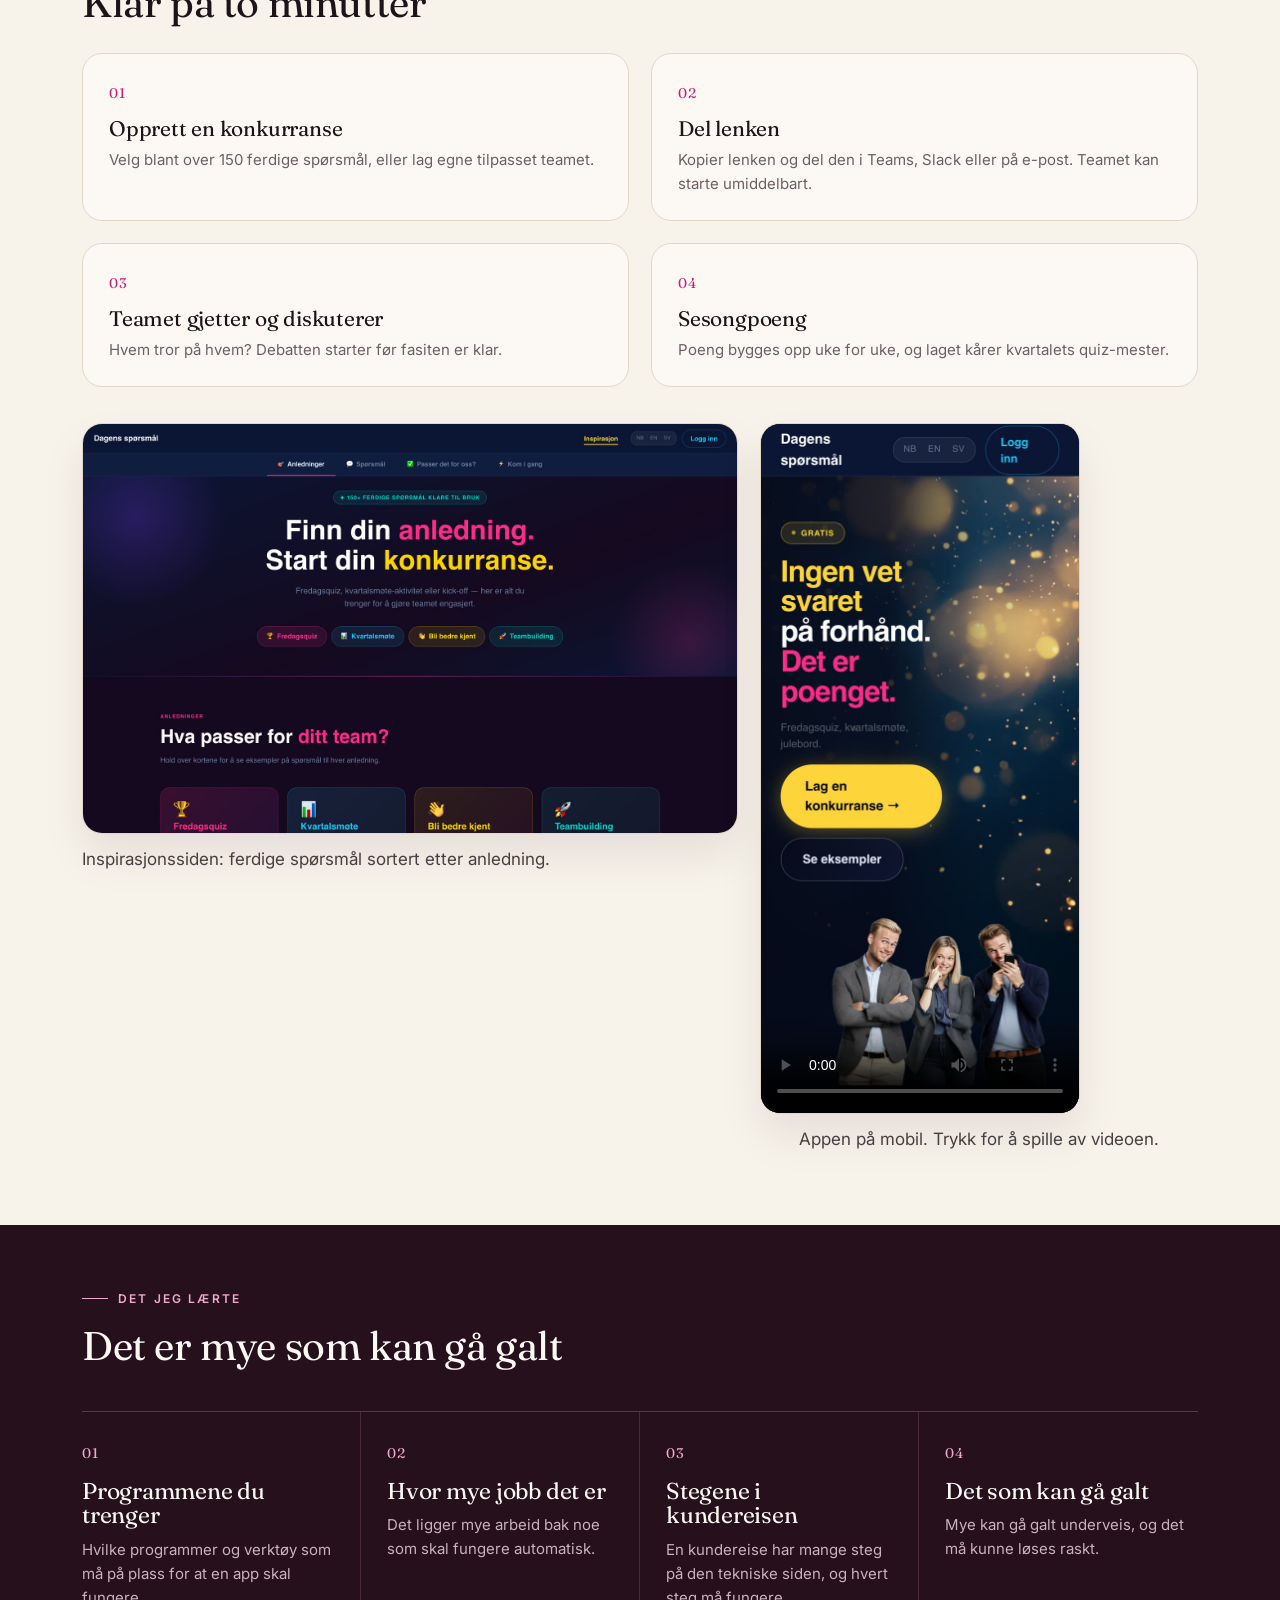
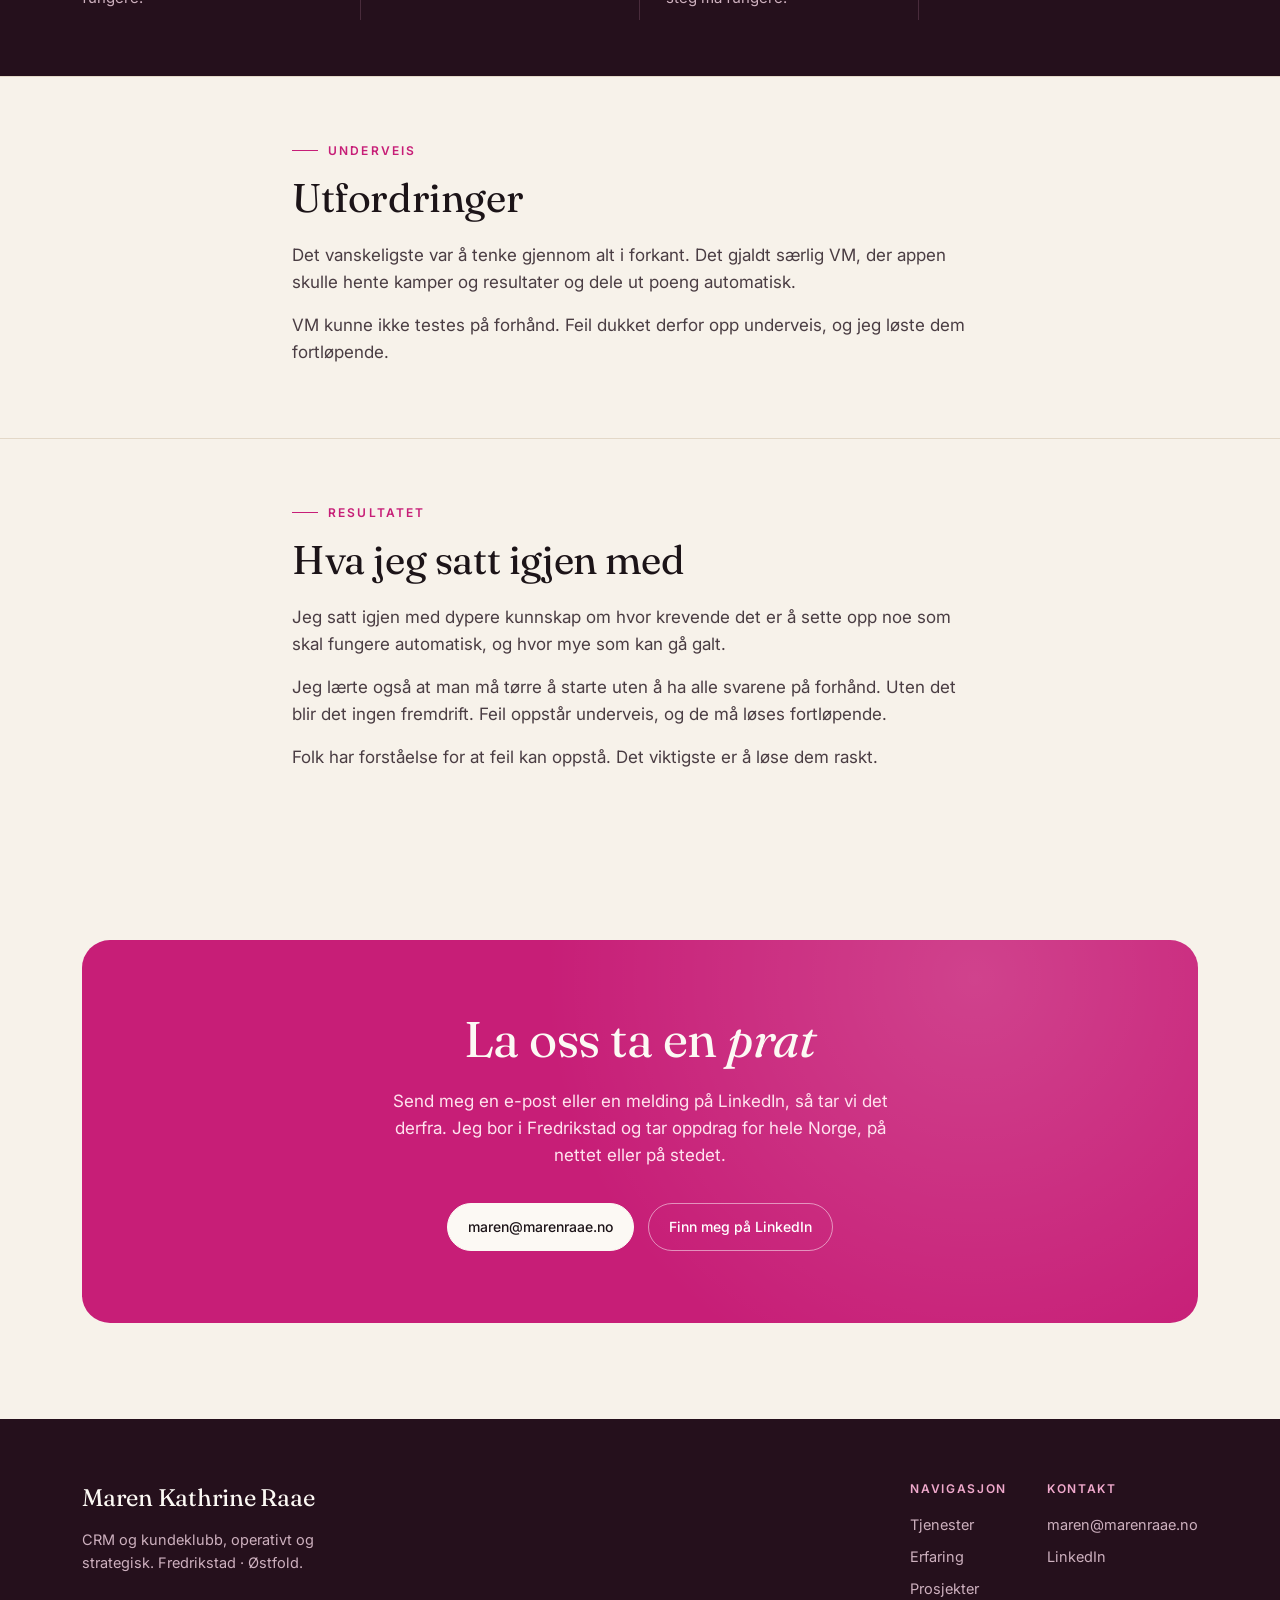
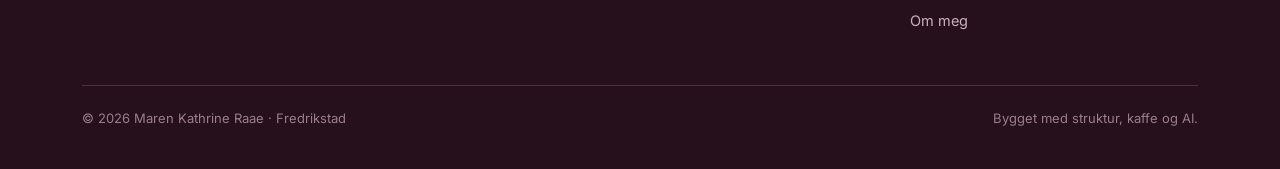
==== commit 7d76b6e2: "Legg video av dagens.app på case-siden - Video av appen i mobilvisning erstatter mobilskjermbildet -" ====
--- a/dagens/index.html
+++ b/dagens/index.html
@@ -10,7 +10,7 @@
 <link rel="preconnect" href="https://fonts.googleapis.com" />
 <link rel="preconnect" href="https://fonts.gstatic.com" crossorigin />
 <link href="https://fonts.googleapis.com/css2?family=Fraunces:ital,opsz,wght@0,9..144,300..600;1,9..144,300..600&family=Inter:wght@400;500;600&display=swap" rel="stylesheet" />
-<link rel="stylesheet" href="../case.css?v=3" />
+<link rel="stylesheet" href="../case.css?v=4" />
 </head>
 <body>
 
@@ -97,8 +97,8 @@
           <p class="caption" data-i="cap2">Inspirasjonssiden: ferdige spørsmål sortert etter anledning.</p>
         </div>
         <div>
-          <div class="shot phone"><img src="mobil.jpg" alt="dagens.app på mobil" width="640" height="1385" loading="lazy" /></div>
-          <p class="caption" style="text-align:center" data-i="cap3">Appen på mobil.</p>
+          <div class="shot phone"><video src="dagens-app-mobil.mp4" poster="mobil.jpg" controls playsinline preload="metadata" width="576" height="1248" aria-label="Video av dagens.app i mobilvisning"></video></div>
+          <p class="caption" style="text-align:center" data-i="cap3">Appen på mobil. Trykk for å spille av videoen.</p>
         </div>
       </div>
     </div>
@@ -213,7 +213,7 @@
     s2h:'Share the link', s2p:'Copy the link and share it in Teams, Slack or by email. The team can start immediately.',
     s3h:'The team guesses and debates', s3p:'Who believes who? The debate starts before the answer is revealed.',
     s4h:'Season points', s4p:'Points build up week by week, and the team crowns the quarter’s quiz champion.',
-    cap2:'The inspiration page: ready-made questions sorted by occasion.', cap3:'The app on mobile.',
+    cap2:'The inspiration page: ready-made questions sorted by occasion.', cap3:'The app on mobile. Press play to watch the video.',
     'v-eye':'What I learned', 'v-h':'A lot can go wrong',
     v1h:'The programs you need', v1p:'Which programs and tools have to be in place for an app to work.',
     v2h:'How much work it is', v2p:'There is a lot of work behind something that is supposed to work automatically.',
--- a/case.css
+++ b/case.css
@@ -50,7 +50,8 @@
 
 /* Bilder */
 .shot{border:1px solid var(--line);border-radius:20px;overflow:hidden;background:var(--paper);box-shadow:0 22px 44px rgba(37,16,28,.08)}
-.shot img{width:100%;height:auto;display:block}
+.shot img,.shot video{width:100%;height:auto;display:block}
+.shot video{background:#0b1736}
 .shot-wrap{padding:16px 0 64px}
 /* Karusell, som i Elementor: piler på sidene og prikker under */
 .car-stage{position:relative;margin-top:8px}
